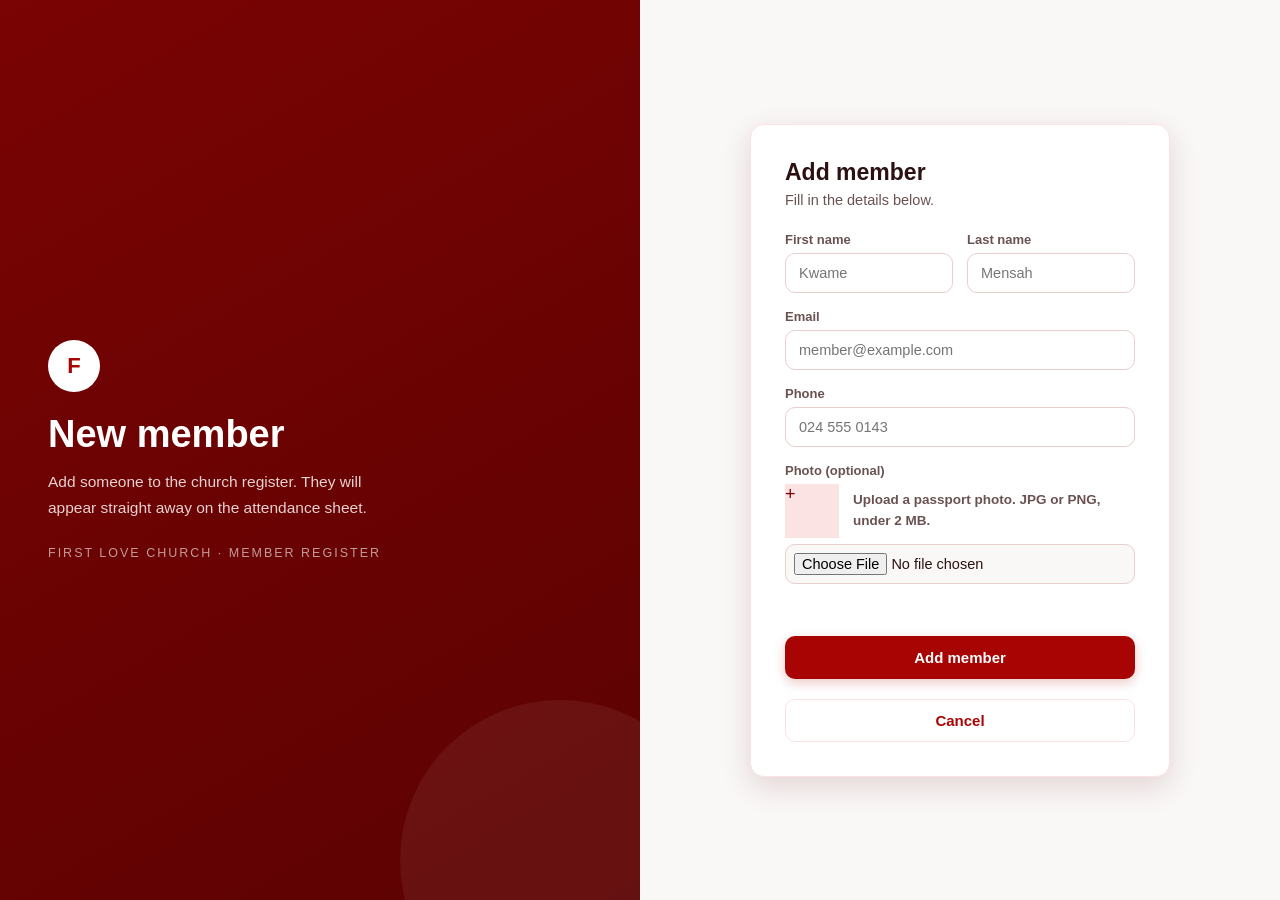
==== auth/add-member.html @ f3747445 "Initial commit Co-authored-by: Copilot <223556219+Copilot@users.noreply.github.com>" ====
<!DOCTYPE html>
<html lang="en">
<head>
  <meta charset="UTF-8">
  <meta name="viewport" content="width=device-width, initial-scale=1.0">
  <title>Add Member — First Love Church</title>
  <link rel="stylesheet" href="../css/shared.css">
  <link rel="stylesheet" href="../css/auth.css">
</head>
<body style="display:block">
  <div class="auth-wrap">
    <div class="auth-brand">
      <span class="mark">F</span>
      <h1>New member</h1>
      <p>Add someone to the church register. They will appear straight away on the attendance sheet.</p>
      <div class="tag">First Love Church · Member Register</div>
    </div>

    <div class="auth-side">
      <div class="auth-card">
        <h2>Add member</h2>
        <p class="sub">Fill in the details below.</p>

        <form class="auth-form" id="member-form" novalidate>
          <div class="two">
            <div class="field">
              <label for="first">First name</label>
              <input type="text" id="first" name="first" placeholder="Kwame" autocomplete="given-name">
            </div>
            <div class="field">
              <label for="last">Last name</label>
              <input type="text" id="last" name="last" placeholder="Mensah" autocomplete="family-name">
            </div>
          </div>

          <div class="field">
            <label for="email">Email</label>
            <input type="email" id="email" name="email" placeholder="member@example.com" autocomplete="email">
          </div>

          <div class="field">
            <label for="phone">Phone</label>
            <input type="text" id="phone" name="phone" placeholder="024 555 0143" autocomplete="tel">
          </div>

          <div class="field">
            <label>Photo (optional)</label>
            <div class="file-row">
              <span class="avatar" id="photo-preview">+</span>
              <label for="photo">Upload a passport photo. JPG or PNG, under 2 MB.</label>
            </div>
            <input type="file" id="photo" name="photo" accept="image/*">
          </div>

          <div class="err" id="member-err" role="alert"></div>

          <button class="btn btn-primary" type="submit">Add member</button>
          <a class="btn btn-ghost" href="../pages/members.html" style="width:100%">Cancel</a>
        </form>
      </div>
    </div>
  </div>

  <script src="../js/store.js"></script>
  <script src="../js/add-member.js"></script>
</body>
</html>
---- css/shared.css ----
@import url("./variables.css");

/* ===============================================================
   Shared shell + components
   Used by every inner page: sidebar, header, cards, tables,
   forms, buttons, badges, segmented controls, toasts.
   =============================================================== */

* {
  box-sizing: border-box;
  padding: 0;
  margin: 0;
}

body {
  font-family: var(--font);
  display: flex;
  min-height: 100vh;
  background: var(--red-050);
  color: var(--text-dark);
  -webkit-font-smoothing: antialiased;
}

/* ---------------- Sidebar ---------------- */
.side-bar {
  width: 240px;
  flex-shrink: 0;
  background: linear-gradient(180deg, var(--red-700) 0%, var(--red-900) 100%);
  box-shadow: 4px 0 16px rgba(92, 2, 2, 0.12);
  position: sticky;
  top: 0;
  height: 100vh;
  display: flex;
  flex-direction: column;
}

.head {
  height: 64px;
  display: flex;
  align-items: center;
  gap: 10px;
  padding: 0 20px;
  background: rgba(255, 255, 255, 0.08);
  border-bottom: 1px solid rgba(255, 255, 255, 0.15);
  color: var(--white);
  font-weight: 700;
  font-size: 15px;
  letter-spacing: 0.02em;
}

.mark {
  width: 28px;
  height: 28px;
  border-radius: 50%;
  background: var(--white);
  color: var(--red-600);
  display: grid;
  place-items: center;
  font-weight: 800;
  font-size: 14px;
  flex-shrink: 0;
}

nav {
  display: flex;
  flex-direction: column;
  gap: 6px;
  padding: 20px 14px;
}

nav a {
  display: flex;
  align-items: center;
  gap: 10px;
  padding: 11px 14px;
  border-radius: var(--radius-sm);
  text-decoration: none;
  color: rgba(255, 255, 255, 0.85);
  font-size: 14.5px;
  font-weight: 500;
  transition: background 0.18s ease, color 0.18s ease;
}

nav a:hover {
  background: rgba(255, 255, 255, 0.14);
  color: var(--white);
}

nav a.active {
  background: var(--white);
  color: var(--red-600);
  font-weight: 600;
  box-shadow: var(--shadow-sm);
}

.side-foot {
  margin-top: auto;
  padding: 16px 18px;
  border-top: 1px solid rgba(255, 255, 255, 0.12);
}

.side-foot span {
  display: block;
  color: rgba(255, 255, 255, 0.6);
  font-size: 12px;
  margin-bottom: 4px;
}

.side-foot a {
  color: rgba(255, 255, 255, 0.85);
  font-size: 13px;
  font-weight: 600;
  text-decoration: none;
}

.side-foot a:hover {
  color: var(--white);
  text-decoration: underline;
}

/* ---------------- Main + header ---------------- */
main {
  flex: 1;
  min-width: 0;
  min-height: 100vh;
  display: flex;
  flex-direction: column;
  background: var(--red-050);
}

header {
  height: 64px;
  width: 100%;
  display: flex;
  align-items: center;
  justify-content: space-between;
  gap: 16px;
  padding: 0 28px;
  background: var(--white);
  border-bottom: 1px solid var(--red-100);
  box-shadow: var(--shadow-sm);
}

header .page-title {
  font-size: 18px;
  font-weight: 600;
  color: var(--red-700);
}

header .header-actions {
  display: flex;
  align-items: center;
  gap: 10px;
}

.content {
  padding: 28px;
  display: flex;
  flex-direction: column;
  gap: 22px;
}

/* ---------------- Grid + cards ---------------- */
.grid {
  display: grid;
  grid-template-columns: repeat(auto-fit, minmax(200px, 1fr));
  gap: 18px;
}

.card {
  background: var(--white);
  border: 1px solid var(--red-100);
  border-radius: var(--radius);
  padding: 22px;
  box-shadow: var(--shadow-sm);
}

.card.hoverable {
  transition: transform 0.18s ease, box-shadow 0.18s ease;
}

.card.hoverable:hover {
  transform: translateY(-3px);
  box-shadow: var(--shadow-md);
}

.card .label {
  font-size: 12.5px;
  font-weight: 600;
  letter-spacing: 0.08em;
  text-transform: uppercase;
  color: var(--text-muted);
  margin-bottom: 8px;
}

.card .value {
  font-size: 30px;
  font-weight: 700;
  color: var(--red-600);
  line-height: 1;
}

.card .sub {
  font-size: 13px;
  color: var(--text-muted);
  margin-top: 10px;
}

.card-title {
  font-size: 16px;
  font-weight: 700;
  color: var(--text-dark);
  margin-bottom: 14px;
}

/* ---------------- Toolbar ---------------- */
.toolbar {
  display: flex;
  flex-wrap: wrap;
  align-items: center;
  gap: 12px;
}

.toolbar .grow {
  flex: 1;
  min-width: 180px;
}

/* ---------------- Buttons ---------------- */
.btn {
  display: inline-flex;
  align-items: center;
  justify-content: center;
  gap: 8px;
  padding: 10px 18px;
  border-radius: var(--radius-sm);
  border: 1px solid transparent;
  font-family: inherit;
  font-size: 14px;
  font-weight: 600;
  text-decoration: none;
  cursor: pointer;
  white-space: nowrap;
  transition: background 0.18s ease, color 0.18s ease, transform 0.12s ease,
    box-shadow 0.18s ease, border-color 0.18s ease;
}

.btn:active {
  transform: translateY(1px);
}

.btn:focus-visible {
  outline: 3px solid rgba(193, 18, 31, 0.35);
  outline-offset: 2px;
}

.btn-primary {
  background: var(--red-600);
  color: var(--white);
  box-shadow: 0 4px 12px rgba(169, 4, 4, 0.22);
}

.btn-primary:hover {
  background: var(--red-700);
}

.btn-white {
  background: var(--white);
  color: var(--red-600);
  border-color: var(--red-100);
}

.btn-white:hover {
  background: var(--red-050);
}

.btn-ghost {
  background: transparent;
  color: var(--red-600);
  border-color: var(--red-100);
}

.btn-ghost:hover {
  background: var(--red-050);
}

.btn-danger {
  background: transparent;
  color: var(--danger-600);
  border-color: #f3c9c6;
}

.btn-danger:hover {
  background: var(--danger-100);
}

.btn-sm {
  padding: 6px 12px;
  font-size: 13px;
}

.btn[disabled] {
  opacity: 0.55;
  cursor: not-allowed;
}

/* ---------------- Forms ---------------- */
.field {
  display: flex;
  flex-direction: column;
  gap: 6px;
}

.field label {
  font-size: 13px;
  font-weight: 600;
  color: var(--text-muted);
}

input[type="text"],
input[type="email"],
input[type="password"],
input[type="date"],
input[type="file"],
select,
textarea {
  width: 100%;
  padding: 11px 13px;
  font-family: inherit;
  font-size: 14.5px;
  color: var(--text-dark);
  background: var(--white);
  border: 1px solid #e7cfce;
  border-radius: var(--radius-sm);
  transition: border-color 0.15s ease, box-shadow 0.15s ease;
}

input:focus,
select:focus,
textarea:focus {
  outline: none;
  border-color: var(--red-500);
  box-shadow: 0 0 0 3px rgba(193, 18, 31, 0.14);
}

input[type="file"] {
  padding: 8px;
  background: var(--off-white);
}

/* ---------------- Tables ---------------- */
.table-wrap {
  background: var(--white);
  border: 1px solid var(--red-100);
  border-radius: var(--radius);
  box-shadow: var(--shadow-sm);
  overflow-x: auto;
}

table {
  width: 100%;
  border-collapse: collapse;
  font-size: 14.5px;
}

thead th {
  text-align: left;
  padding: 14px 18px;
  font-size: 12px;
  font-weight: 700;
  letter-spacing: 0.07em;
  text-transform: uppercase;
  color: var(--text-muted);
  background: var(--off-white);
  border-bottom: 1px solid var(--red-100);
  white-space: nowrap;
}

tbody td {
  padding: 14px 18px;
  border-bottom: 1px solid #f6e7e7;
  vertical-align: middle;
}

tbody tr:last-child td {
  border-bottom: none;
}

tbody tr:hover {
  background: var(--red-050);
}

.row-actions {
  display: flex;
  gap: 8px;
  justify-content: flex-end;
}

/* ---------------- Badges ---------------- */
.badge {
  display: inline-flex;
  align-items: center;
  gap: 6px;
  padding: 4px 10px;
  border-radius: 999px;
  font-size: 12px;
  font-weight: 700;
}

.badge-present {
  background: var(--green-100);
  color: var(--green-700);
}

.badge-absent {
  background: var(--danger-100);
  color: var(--danger-600);
}

.badge-unmarked {
  background: #f1ecec;
  color: var(--text-muted);
}

/* ---------------- Segmented control ---------------- */
.seg {
  display: inline-flex;
  background: #f6ecec;
  border-radius: 999px;
  padding: 3px;
  gap: 3px;
}

.seg button {
  border: none;
  background: transparent;
  padding: 7px 16px;
  border-radius: 999px;
  font-family: inherit;
  font-size: 13px;
  font-weight: 600;
  color: var(--text-muted);
  cursor: pointer;
  transition: background 0.15s ease, color 0.15s ease, box-shadow 0.15s ease;
}

.seg button:hover {
  color: var(--text-dark);
}

.seg button.on-present {
  background: var(--green-600);
  color: var(--white);
  box-shadow: var(--shadow-sm);
}

.seg button.on-absent {
  background: var(--red-600);
  color: var(--white);
  box-shadow: var(--shadow-sm);
}

/* ---------------- Progress ---------------- */
.progress {
  height: 8px;
  background: #f2e4e4;
  border-radius: 999px;
  overflow: hidden;
}

.progress > span {
  display: block;
  height: 100%;
  width: 0;
  background: linear-gradient(90deg, var(--red-500), var(--red-700));
  border-radius: 999px;
  transition: width 0.4s ease;
}

/* ---------------- Empty / notice ---------------- */
.empty {
  padding: 46px 24px;
  text-align: center;
  color: var(--text-muted);
  font-size: 14px;
}

.empty strong {
  display: block;
  color: var(--text-dark);
  font-size: 16px;
  margin-bottom: 6px;
}

.notice {
  padding: 12px 16px;
  border-radius: var(--radius-sm);
  font-size: 14px;
  background: var(--red-050);
  border: 1px solid var(--red-100);
  color: var(--red-700);
}

.err {
  color: var(--danger-600);
  font-size: 13px;
  font-weight: 600;
  min-height: 16px;
}

/* ---------------- Toast ---------------- */
.toast {
  position: fixed;
  right: 24px;
  bottom: 24px;
  z-index: 50;
  padding: 13px 18px;
  border-radius: var(--radius-sm);
  color: var(--white);
  background: var(--red-700);
  box-shadow: var(--shadow-md);
  font-size: 14px;
  font-weight: 600;
  transform: translateY(16px);
  opacity: 0;
  pointer-events: none;
  transition: transform 0.25s ease, opacity 0.25s ease;
}

.toast.show {
  transform: translateY(0);
  opacity: 1;
}

.toast.ok {
  background: var(--green-600);
}

/* ---------------- Responsive ---------------- */
@media (max-width: 760px) {
  body {
    flex-direction: column;
  }

  .side-bar {
    width: 100%;
    height: auto;
    position: static;
  }

  nav {
    flex-direction: row;
    flex-wrap: wrap;
  }

  .side-foot {
    display: none;
  }

  header {
    height: auto;
    padding: 14px 18px;
    flex-wrap: wrap;
  }

  .content {
    padding: 18px;
  }
}
---- css/auth.css ----
/* Auth screens (login / register / add member) — full red & white split */

.auth-wrap {
  min-height: 100vh;
  width: 100%;
  display: grid;
  grid-template-columns: 1fr 1fr;
}

/* Left brand panel — the church red */
.auth-brand {
  background: linear-gradient(150deg, var(--red-700) 0%, var(--red-900) 100%);
  color: var(--white);
  display: flex;
  flex-direction: column;
  justify-content: center;
  padding: 48px;
  position: relative;
  overflow: hidden;
}

.auth-brand::after {
  content: "";
  position: absolute;
  inset: auto -80px -120px auto;
  width: 320px;
  height: 320px;
  border-radius: 50%;
  background: rgba(255, 255, 255, 0.06);
}

.auth-brand .mark {
  width: 52px;
  height: 52px;
  font-size: 22px;
  margin-bottom: 22px;
}

.auth-brand h1 {
  font-size: clamp(26px, 3.4vw, 38px);
  font-weight: 800;
  line-height: 1.1;
}

.auth-brand p {
  margin-top: 14px;
  font-size: 15.5px;
  line-height: 1.65;
  color: rgba(255, 255, 255, 0.82);
  max-width: 42ch;
}

.auth-brand .tag {
  margin-top: 26px;
  font-size: 12.5px;
  letter-spacing: 0.16em;
  text-transform: uppercase;
  color: rgba(255, 255, 255, 0.6);
}

/* Right form panel — white */
.auth-side {
  display: flex;
  align-items: center;
  justify-content: center;
  padding: 40px 28px;
  background: var(--off-white);
}

.auth-card {
  width: 100%;
  max-width: 420px;
  background: var(--white);
  border: 1px solid var(--red-100);
  border-radius: var(--radius);
  padding: 34px;
  box-shadow: var(--shadow-md);
}

.auth-card h2 {
  font-size: 23px;
  font-weight: 700;
  color: var(--text-dark);
}

.auth-card .sub {
  font-size: 14.5px;
  color: var(--text-muted);
  margin-top: 6px;
  margin-bottom: 24px;
}

.auth-form {
  display: flex;
  flex-direction: column;
  gap: 16px;
}

.auth-form .two {
  display: grid;
  grid-template-columns: 1fr 1fr;
  gap: 14px;
}

.auth-form .btn {
  width: 100%;
  padding: 12px;
  font-size: 15px;
  margin-top: 4px;
}

.auth-alt {
  margin-top: 20px;
  font-size: 14px;
  color: var(--text-muted);
  text-align: center;
}

.auth-alt a {
  color: var(--red-600);
  font-weight: 700;
  text-decoration: none;
}

.auth-alt a:hover {
  text-decoration: underline;
}

.file-row {
  display: flex;
  align-items: center;
  gap: 14px;
}

.file-row .avatar {
  width: 54px;
  height: 54px;
  font-size: 18px;
  background: var(--red-100);
  color: var(--red-700);
  flex-shrink: 0;
}

.file-row label {
  flex: 1;
  font-size: 13.5px;
  color: var(--text-muted);
  line-height: 1.5;
}

@media (max-width: 860px) {
  .auth-wrap {
    grid-template-columns: 1fr;
  }

  .auth-brand {
    padding: 34px 28px;
  }

  .auth-brand p {
    display: none;
  }
}
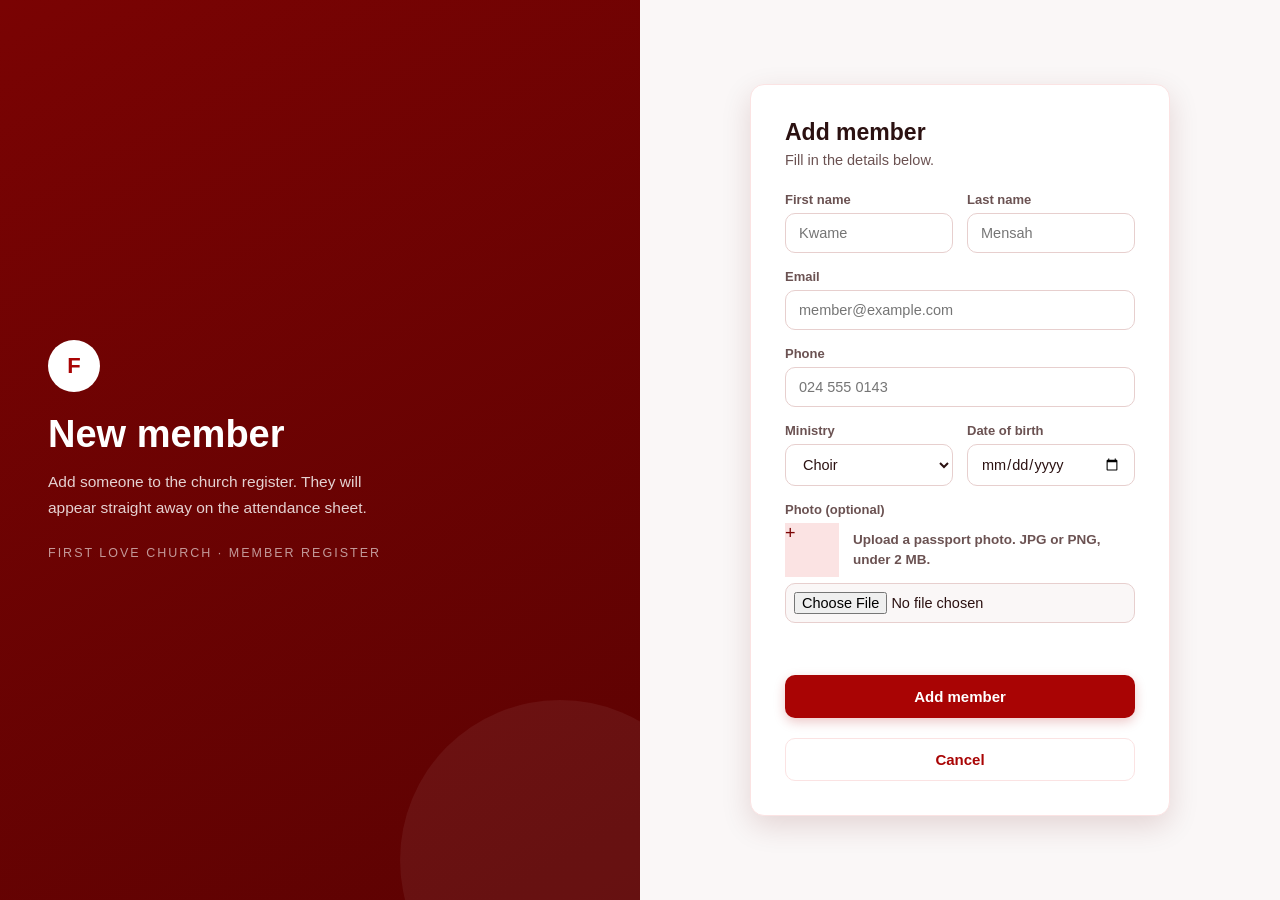
==== commit 936cbee9: "Initial commit" ====
--- a/auth/add-member.html
+++ b/auth/add-member.html
@@ -43,6 +43,17 @@
             <input type="text" id="phone" name="phone" placeholder="024 555 0143" autocomplete="tel">
           </div>
 
+          <div class="two">
+            <div class="field">
+              <label for="ministry">Ministry</label>
+              <select id="ministry" name="ministry"></select>
+            </div>
+            <div class="field">
+              <label for="dob">Date of birth</label>
+              <input type="date" id="dob" name="dob">
+            </div>
+          </div>
+
           <div class="field">
             <label>Photo (optional)</label>
             <div class="file-row">
--- a/css/shared.css
+++ b/css/shared.css
@@ -422,6 +422,21 @@
   color: var(--text-muted);
 }
 
+.badge-ministry {
+  background: var(--red-100);
+  color: var(--red-700);
+  white-space: nowrap;
+}
+
+.badge-svc {
+  background: var(--red-100);
+  color: var(--red-700);
+  font-size: 11px;
+  letter-spacing: 0.05em;
+  text-transform: uppercase;
+  white-space: nowrap;
+}
+
 /* ---------------- Segmented control ---------------- */
 .seg {
   display: inline-flex;
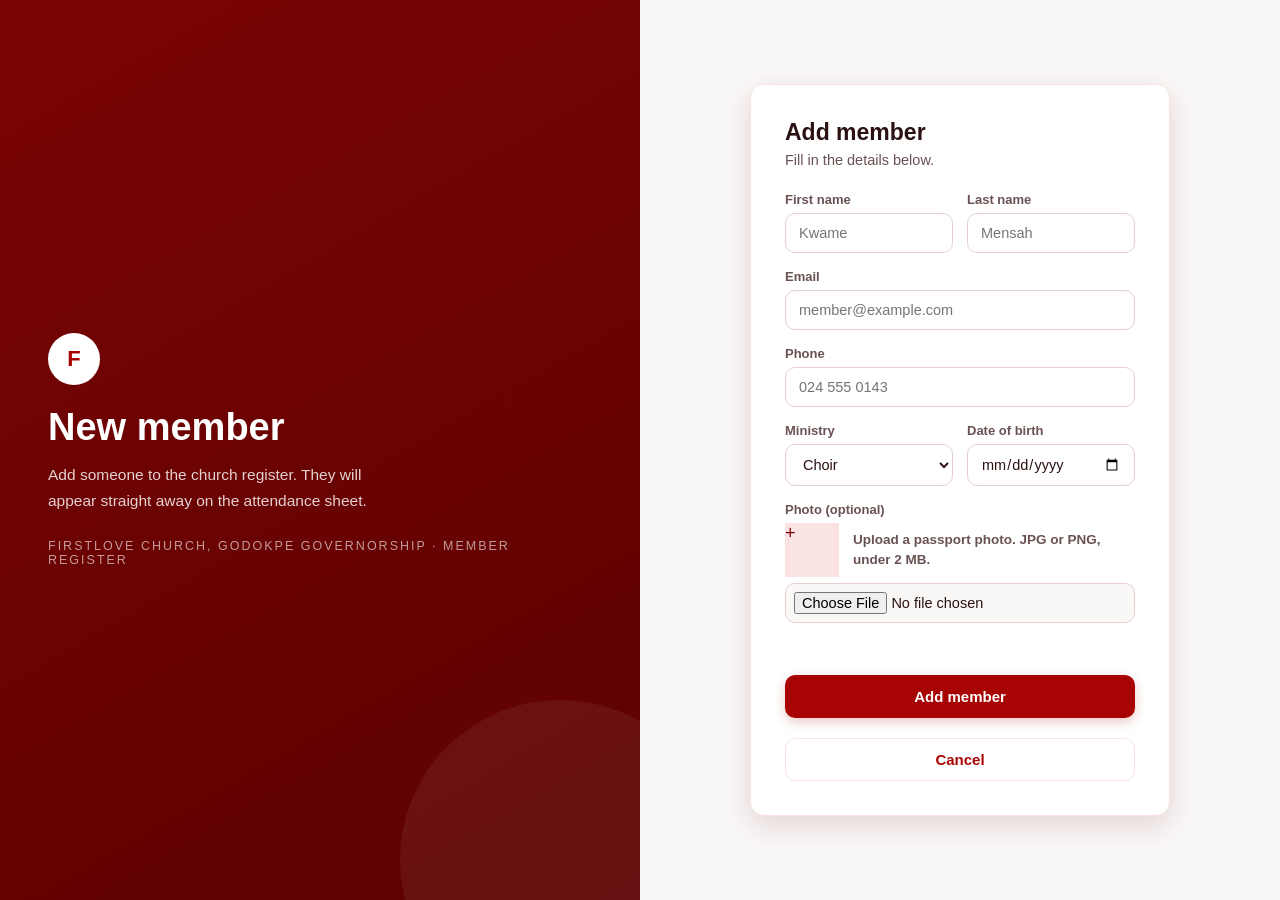
==== commit 659f5c8b: "Initial commit" ====
--- a/auth/add-member.html
+++ b/auth/add-member.html
@@ -3,7 +3,7 @@
 <head>
   <meta charset="UTF-8">
   <meta name="viewport" content="width=device-width, initial-scale=1.0">
-  <title>Add Member — First Love Church</title>
+  <title>Add Member — Firstlove Church, Godokpe Governorship</title>
   <link rel="stylesheet" href="../css/shared.css">
   <link rel="stylesheet" href="../css/auth.css">
 </head>
@@ -13,7 +13,7 @@
       <span class="mark">F</span>
       <h1>New member</h1>
       <p>Add someone to the church register. They will appear straight away on the attendance sheet.</p>
-      <div class="tag">First Love Church · Member Register</div>
+      <div class="tag">Firstlove Church, Godokpe Governorship · Member Register</div>
     </div>
 
     <div class="auth-side">
--- a/css/shared.css
+++ b/css/shared.css
@@ -35,17 +35,18 @@
 }
 
 .head {
-  height: 64px;
+  min-height: 64px;
   display: flex;
   align-items: center;
   gap: 10px;
-  padding: 0 20px;
+  padding: 12px 20px;
   background: rgba(255, 255, 255, 0.08);
   border-bottom: 1px solid rgba(255, 255, 255, 0.15);
   color: var(--white);
   font-weight: 700;
-  font-size: 15px;
-  letter-spacing: 0.02em;
+  font-size: 13.5px;
+  line-height: 1.25;
+  letter-spacing: 0.01em;
 }
 
 .mark {
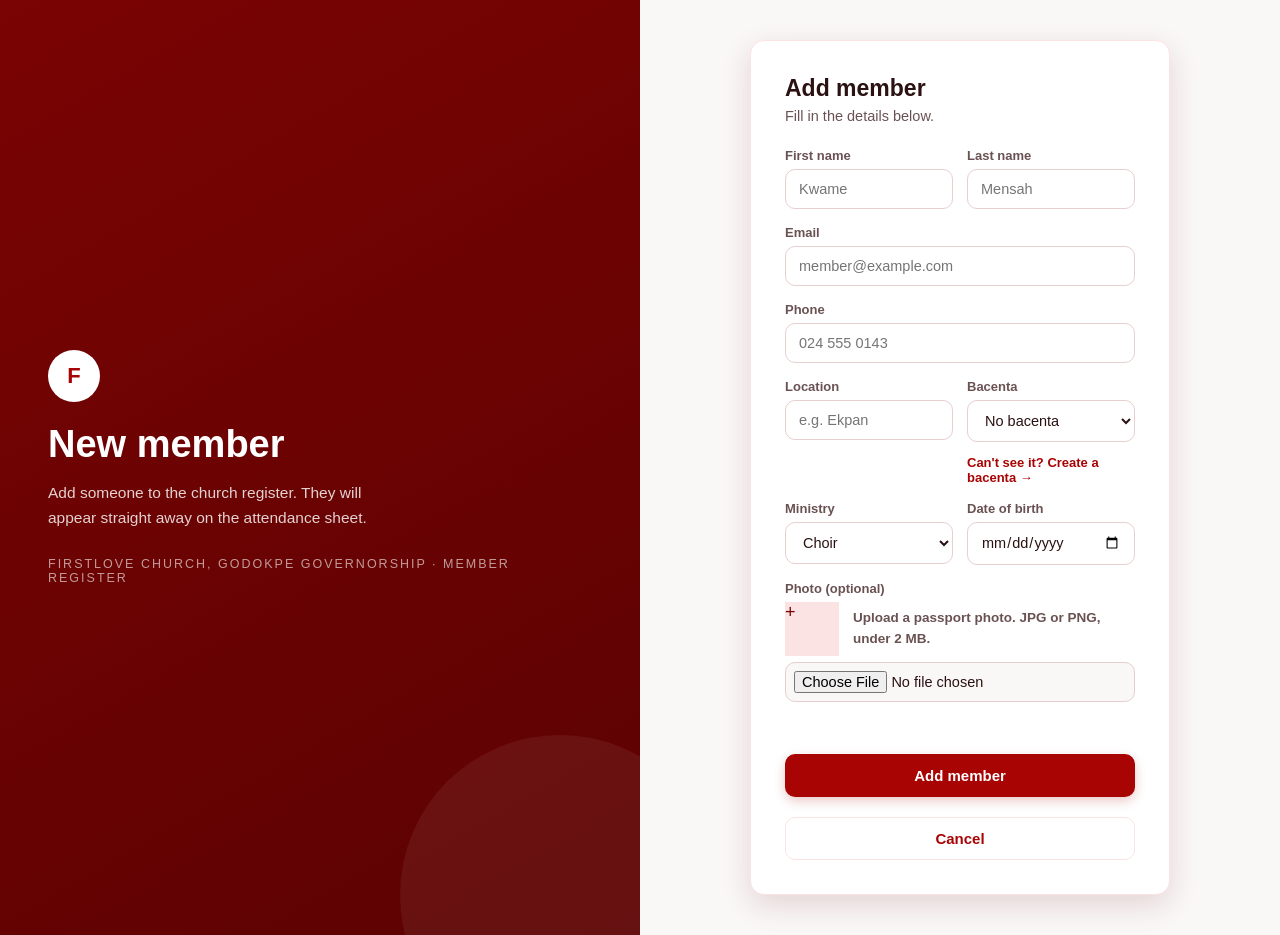
==== commit d7aa46ba: "Initial commit" ====
--- a/auth/add-member.html
+++ b/auth/add-member.html
@@ -45,6 +45,19 @@
 
           <div class="two">
             <div class="field">
+              <label for="location">Location</label>
+              <input type="text" id="location" name="location" placeholder="e.g. Ekpan" list="location-list">
+              <datalist id="location-list"></datalist>
+            </div>
+            <div class="field">
+              <label for="bacenta">Bacenta</label>
+              <select id="bacenta" name="bacenta"></select>
+              <a class="link-sm" href="../pages/bacentas.html" id="bac-link">Can't see it? Create a bacenta →</a>
+            </div>
+          </div>
+
+          <div class="two">
+            <div class="field">
               <label for="ministry">Ministry</label>
               <select id="ministry" name="ministry"></select>
             </div>
--- a/css/auth.css
+++ b/css/auth.css
@@ -148,6 +148,20 @@
   line-height: 1.5;
 }
 
+/* Small link under a field, e.g. "Create a bacenta →" */
+.link-sm {
+  display: inline-block;
+  margin-top: 7px;
+  font-size: 13px;
+  font-weight: 600;
+  color: var(--red-600);
+  text-decoration: none;
+}
+
+.link-sm:hover {
+  text-decoration: underline;
+}
+
 @media (max-width: 860px) {
   .auth-wrap {
     grid-template-columns: 1fr;
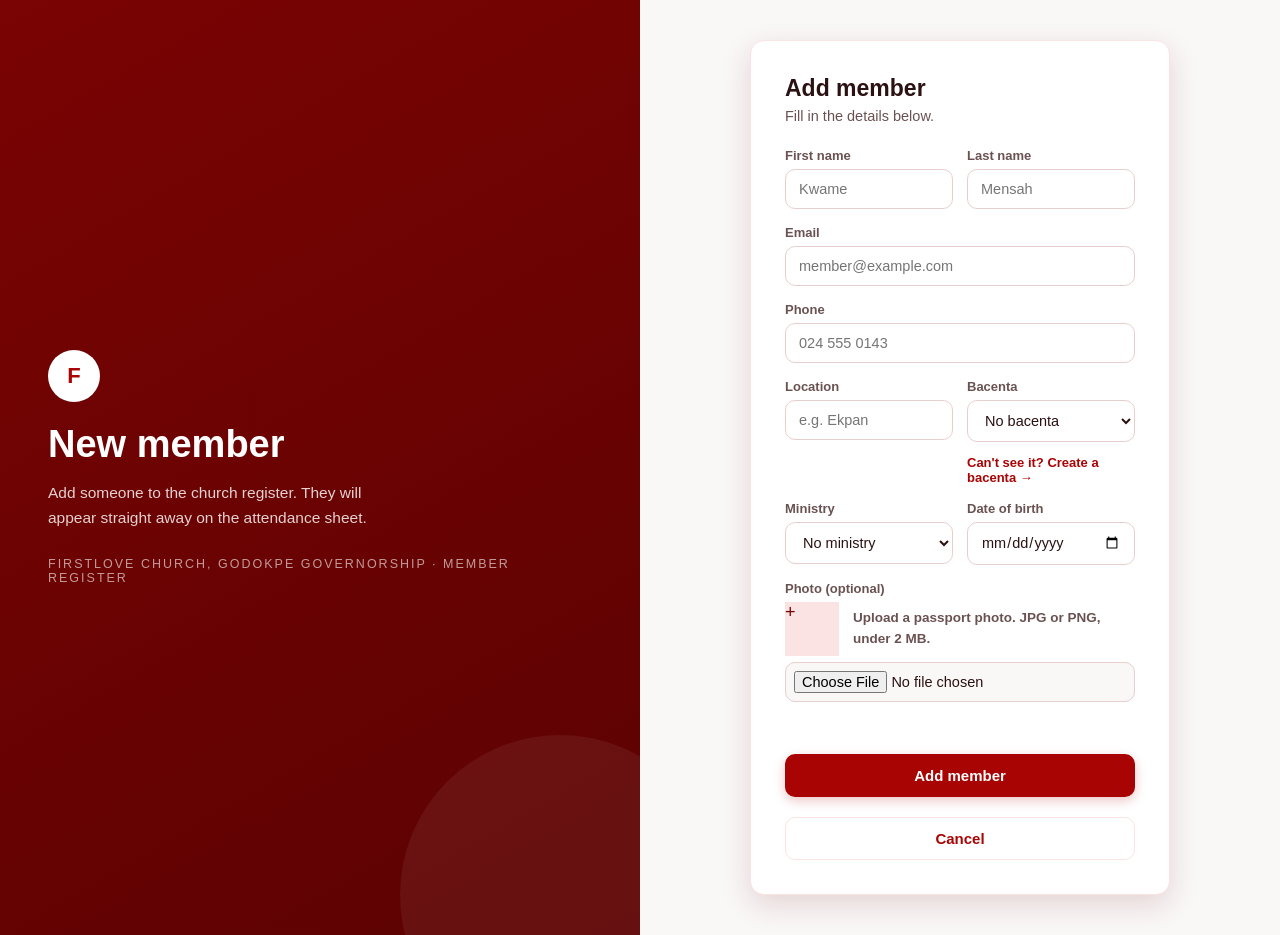
==== commit e69c78b5: "initial commit" ====
--- a/auth/add-member.html
+++ b/auth/add-member.html
@@ -85,6 +85,10 @@
     </div>
   </div>
 
+  <script src="../js/config.js"></script>
+
+  <script src="../js/backend.js"></script>
+
   <script src="../js/store.js"></script>
   <script src="../js/add-member.js"></script>
 </body>
